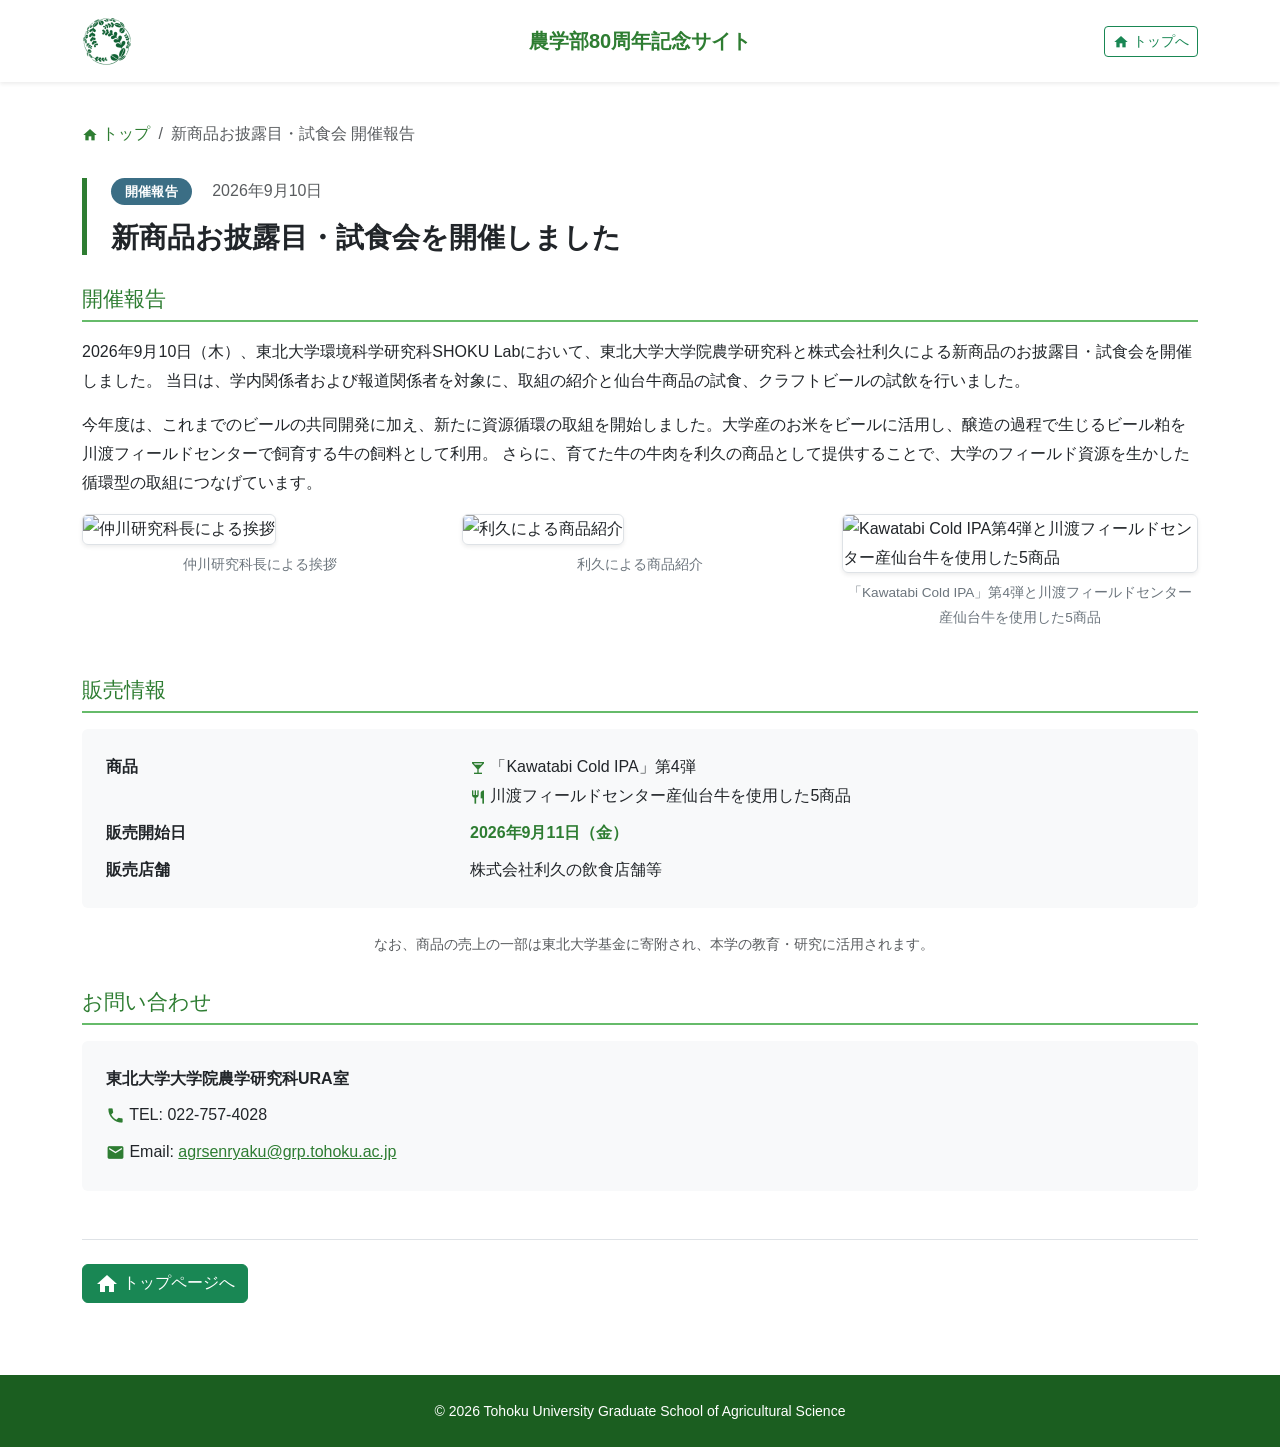
==== news/20260910_rikyu.html @ d0d021ef "Add files via upload" ====
<!DOCTYPE html>
<html lang="ja">
<head>
  <meta charset="UTF-8">
  <link rel="icon" type="image/png" href="../img/favicon.png" />
  <title>新商品お披露目・試食会 開催報告 | 東北大学農学部80周年</title>
  <meta name="viewport" content="width=device-width, initial-scale=1, shrink-to-fit=no">
  <link href="https://cdn.jsdelivr.net/npm/bootstrap@5.0.0-beta1/dist/css/bootstrap.min.css" rel="stylesheet" integrity="sha384-giJF6kkoqNQ00vy+HMDP7azOuL0xtbfIcaT9wjKHr8RbDVddVHyTfAAsrekwKmP1" crossorigin="anonymous">
  <link href="https://fonts.googleapis.com/icon?family=Material+Icons" rel="stylesheet">
  <link rel="stylesheet" href="../css/style.css">
  <link rel="stylesheet" href="../css/queries.css">
  <style>
  .gallery-figure {
    margin: 0;
  }

  .gallery-figure img {
    width: 100%;
    height: 220px;
    object-fit: cover;
    border: 1px solid #dee2e6;
  }

  .gallery-figure figcaption {
    font-size: 0.85rem;
    color: #6c757d;
    margin-top: 0.5rem;
    text-align: center;
  }
  </style>
</head>

<body>
  <header class="bg-white shadow-sm sticky-top">
    <div class="container py-3">
      <div class="row align-items-center">
        <div class="col-4 col-md-3">
          <a href="../index.html">
            <img src="../img/logo_top3.png" alt="東北大学" class="img-fluid" style="max-height: 50px;">
          </a>
        </div>
        <div class="col-8 col-md-6 text-center">
          <h1 class="h5 mb-0 text-primary-green fw-bold d-none d-md-block">農学部80周年記念サイト</h1>
          <p class="small text-primary-green mb-0 d-md-none">80周年記念サイト</p>
        </div>
        <div class="col-12 col-md-3 text-end mt-2 mt-md-0">
          <a href="../index.html" class="btn btn-outline-success btn-sm">
            <span class="material-icons" style="font-size: 1rem; vertical-align: middle;">home</span>
            <span class="d-none d-md-inline">トップへ</span>
          </a>
        </div>
      </div>
    </div>
  </header>

  <main class="py-4">
    <article class="container">
      <nav aria-label="breadcrumb">
        <ol class="breadcrumb bg-transparent px-0">
          <li class="breadcrumb-item">
            <a href="../index.html" class="text-primary-green text-decoration-none">
              <span class="material-icons" style="font-size: 1rem; vertical-align: middle;">home</span>
              トップ
            </a>
          </li>
          <li class="breadcrumb-item active text-muted" aria-current="page">新商品お披露目・試食会 開催報告</li>
        </ol>
      </nav>

      <div class="article-header mb-4">
        <div class="mb-3">
          <span class="notice-badge bg-secondary">開催報告</span>
          <time datetime="2026-09-10" class="text-muted ms-2">2026年9月10日</time>
        </div>
        <h2 class="h3 fw-bold text-dark mb-0">新商品お披露目・試食会を開催しました</h2>
      </div>

      <!-- article-content でページ全体を囲む -->
      <div class="article-content">

        <!-- 開催報告本文 -->
        <h3>開催報告</h3>
        <p style="font-size: 1rem;">
          2026年9月10日（木）、東北大学環境科学研究科SHOKU Labにおいて、東北大学大学院農学研究科と株式会社利久による新商品のお披露目・試食会を開催しました。
          当日は、学内関係者および報道関係者を対象に、取組の紹介と仙台牛商品の試食、クラフトビールの試飲を行いました。
        </p>
        <p style="font-size: 1rem;">
          今年度は、これまでのビールの共同開発に加え、新たに資源循環の取組を開始しました。大学産のお米をビールに活用し、醸造の過程で生じるビール粕を川渡フィールドセンターで飼育する牛の飼料として利用。
          さらに、育てた牛の牛肉を利久の商品として提供することで、大学のフィールド資源を生かした循環型の取組につなげています。
        </p>

        <!-- 写真ギャラリー -->
        <div class="row g-4 mb-5">
          <div class="col-12 col-md-4">
            <figure class="gallery-figure">
              <img src="../img/rikyu_01.jpg"
                   alt="仲川研究科長による挨拶"
                   class="img-fluid rounded shadow-sm">
              <figcaption>仲川研究科長による挨拶</figcaption>
            </figure>
          </div>
          <div class="col-12 col-md-4">
            <figure class="gallery-figure">
              <img src="../img/rikyu_02.jpg"
                   alt="利久による商品紹介"
                   class="img-fluid rounded shadow-sm">
              <figcaption>利久による商品紹介</figcaption>
            </figure>
          </div>
          <div class="col-12 col-md-4">
            <figure class="gallery-figure">
              <img src="../img/rikyu_03.jpg"
                   alt="Kawatabi Cold IPA第4弾と川渡フィールドセンター産仙台牛を使用した5商品"
                   class="img-fluid rounded shadow-sm">
              <figcaption>「Kawatabi Cold IPA」第4弾と川渡フィールドセンター産仙台牛を使用した5商品</figcaption>
            </figure>
          </div>
        </div>

        <!-- 販売情報 -->
        <h3>販売情報</h3>
        <div class="p-4 bg-light rounded mb-4">
          <dl class="row mb-0">
            <dt class="col-sm-4">商品</dt>
            <dd class="col-sm-8">
              <span class="material-icons text-primary-green" style="font-size: 1rem; vertical-align: middle;">local_bar</span>
              「Kawatabi Cold IPA」第4弾<br>
              <span class="material-icons text-primary-green" style="font-size: 1rem; vertical-align: middle;">restaurant</span>
              川渡フィールドセンター産仙台牛を使用した5商品
            </dd>

            <dt class="col-sm-4">販売開始日</dt>
            <dd class="col-sm-8">
              <strong class="text-primary-green">2026年9月11日（金）</strong>
            </dd>

            <dt class="col-sm-4">販売店舗</dt>
            <dd class="col-sm-8 mb-0">
              株式会社利久の飲食店舗等
            </dd>
          </dl>
        </div>
        <p class="text-muted small">
          <span class="material-icons" style="font-size: 1rem; vertical-align: middle;">volunteer_activism</span>
          なお、商品の売上の一部は東北大学基金に寄附され、本学の教育・研究に活用されます。
        </p>

        <!-- お問い合わせ -->
        <h3>お問い合わせ</h3>
        <div class="bg-light p-4 rounded">
          <p class="mb-2"><strong>東北大学大学院農学研究科URA室</strong></p>
          <p class="mb-2">
            <span class="material-icons text-primary-green" style="vertical-align: middle; font-size: 1.2rem;">phone</span>
            TEL: 022-757-4028
          </p>
          <p class="mb-0">
            <span class="material-icons text-primary-green" style="vertical-align: middle; font-size: 1.2rem;">email</span>
            Email:
            <a href="mailto:agrsenryaku@grp.tohoku.ac.jp" class="text-primary-green">
              agrsenryaku@grp.tohoku.ac.jp
            </a>
          </p>
        </div>

      </div><!-- /article-content -->

      <!-- ページ下部ナビ -->
      <div class="d-flex justify-content-between mt-5 pt-4 border-top flex-column flex-md-row gap-3">
        <a href="../index.html" class="btn btn-success">
          <span class="material-icons" style="vertical-align: middle;">home</span>
          トップページへ
        </a>
      </div>

    </article>
  </main>

  <footer class="bg-accent-green text-white py-4 mt-5">
    <div class="container text-center">
      <small>© 2026 Tohoku University Graduate School of Agricultural Science</small>
    </div>
  </footer>

  <script src="https://cdn.jsdelivr.net/npm/bootstrap@5.0.0-beta1/dist/js/bootstrap.bundle.min.js" integrity="sha384-ygbV9kiqUc6oa4msXn9868pTtWMgiQaeYH7/t7LECLbyPA2x65Kgf80OJFdroafW" crossorigin="anonymous"></script>
</body>
</html>
---- css/style.css ----
/* style.css */
/* ============================================
   80周年記念サイト用CSS
   ============================================ */

/* Material Icons カスタムスタイル */
.material-icons {
  font-family: 'Material Icons';
  font-weight: normal;
  font-style: normal;
  font-size: 24px;
  line-height: 1;
  text-transform: none;
  letter-spacing: normal;
  word-wrap: normal;
  white-space: nowrap;
  direction: ltr;
  display: inline-flex;
  vertical-align: middle;
  -webkit-font-smoothing: antialiased;
  text-rendering: optimizeLegibility;
  -moz-osx-font-smoothing: grayscale;
  font-feature-settings: 'liga';
}

.material-icons.md-36 {
  font-size: 36px;
}

/* ============================================
   カラーパレット（CSS変数）
   ============================================ */
:root {
  --primary-green: #2E7D32;
  --light-green: #66BB6A;
  --accent-green: #1B5E20;
  --bg-light: #F1F8F4;
  --text-dark: #212121;
  --white: #FFFFFF;
  --status-done-gray: #9e9e9e;
  --status-adjusting: #ffc107;
}

/* ============================================
   基本スタイル
   ============================================ */
body {
  font-family: -apple-system, BlinkMacSystemFont, "Segoe UI", "Helvetica Neue",
               "Hiragino Kaku Gothic ProN", "メイリオ", Meiryo, sans-serif;
}

/* ============================================
   背景色・テキスト色
   ============================================ */
.bg-primary-green  { background-color: var(--primary-green) !important; }
.bg-light-green    { background-color: var(--light-green)   !important; }
.bg-accent-green   { background-color: var(--accent-green)  !important; }
.text-primary-green{ color: var(--primary-green)            !important; }

/* ============================================
   ボタン
   ============================================ */
.btn-donate {
  background: linear-gradient(135deg, var(--primary-green) 0%, var(--light-green) 100%);
  color: var(--white);
  border: none;
  padding: 1rem 2rem;
  font-size: 1.1rem;
  font-weight: bold;
  transition: all 0.3s ease;
  box-shadow: 0 4px 6px rgba(0,0,0,0.1);
}

.btn-donate:hover {
  transform: translateY(-2px);
  box-shadow: 0 6px 12px rgba(0,0,0,0.15);
  color: var(--white);
}

/* ============================================
   カード
   ============================================ */
.icon-card {
  transition: transform 0.25s ease, box-shadow 0.25s ease;
  border: none;
  border-radius: 15px;
  overflow: hidden;
  box-shadow: 0 2px 8px rgba(0,0,0,0.08);
}

.icon-card:hover {
  transform: translateY(-4px);
  box-shadow: 0 8px 20px rgba(0,0,0,0.12);
}

.icon-card .material-icons {
  font-size: 3rem;
  color: var(--primary-green);
}

/* ============================================
   セクションタイトル
   ============================================ */
.section-title {
  position: relative;
  padding: 1.5rem 0;
  margin-bottom: 3rem;
}

.section-title::after {
  content: '';
  position: absolute;
  bottom: 0;
  left: 50%;
  transform: translateX(-50%);
  width: 80px;
  height: 4px;
  background: linear-gradient(90deg, var(--primary-green), var(--light-green));
  border-radius: 2px;
}

/* ============================================
   ナビゲーション（すりガラス風）
   ============================================ */
.navbar {
  background-color: rgba(255, 255, 255, 0.85);
  backdrop-filter: blur(10px);
  -webkit-backdrop-filter: blur(10px);
  box-shadow: 0 2px 4px rgba(0,0,0,0.08);
  z-index: 1030;
}

.nav-link {
  color: var(--text-dark) !important;
  font-weight: 500;
  display: flex;
  align-items: center;
  gap: 0.5rem;
  padding: 0.75rem 1rem !important;
  transition: color 0.2s ease, background-color 0.2s ease;
  border-radius: 8px;
}

.nav-link:hover {
  color: var(--primary-green) !important;
  background-color: var(--bg-light);
}

.nav-link .material-icons {
  font-size: 1.2rem;
}

/* ============================================
   ヒーローセクション
   ============================================ */
.jumbotron-fluid {
  position: relative;
  overflow: hidden;
}

.jumbotron-fluid::after {
  content: '';
  position: absolute;
  bottom: 0;
  left: 0;
  right: 0;
  height: 100px;
  background: linear-gradient(to top, var(--white), transparent);
}

@media (max-width: 767px) {
  .jumbotron-fluid::after {
    height: 80px;
    background: linear-gradient(to top, rgba(255,255,255,0.9), transparent);
  }
}

/* ============================================
   お知らせ
   ============================================ */
.news-item {
  position: relative;
  transition: transform 0.2s ease, box-shadow 0.2s ease, border-color 0.2s ease;
  border: 1px solid #e0e0e0;
}

.news-item:hover {
  transform: translateX(4px);
  box-shadow: 0 4px 12px rgba(46, 125, 50, 0.12) !important;
  border-color: var(--light-green);
}

/* ============================================
   バッジ
   ============================================ */
.notice-badge {
  display: inline-block;
  padding: 0.25rem 0.85rem;
  border-radius: 50px;
  font-size: 0.8rem;
  font-weight: 600;
  color: #fff;
  margin-right: 0.5rem;
  letter-spacing: 0.03em;
}

.notice-badge.bg-info      { background-color: #2E7D32 !important; }
.notice-badge.bg-success   { background-color: var(--primary-green) !important; }
.notice-badge.bg-warning   { background-color: #ffc107 !important; color: #212529 !important; }
.notice-badge.bg-secondary { background-color: #3b6e85 !important; }
.notice-badge.bg-danger    { background-color: #dc3545 !important; }

/* ============================================
   テーブル
   ============================================ */
.table > :not(caption) > * > * {
  vertical-align: middle;
}

/* ============================================
   80年の歩み
   ============================================ */
#history {
  padding-top: 2rem !important;
  padding-bottom: 2rem !important;
  background-color: #fafafa;
}

.history-image-divider {
  width: 100%;
  position: relative;
  overflow: hidden;
}

.history-image-divider img {
  width: 100%;
  height: auto;
  display: block;
  filter: sepia(60%) contrast(1.1) brightness(1.05);
  opacity: .5;
  transition: opacity 0.4s ease, filter 0.4s ease, transform 0.4s ease;
}

.history-image-divider:hover img {
  opacity: .7;
  filter: sepia(40%) contrast(1.2) brightness(1.1);
  transform: scale(1.01);
}

.history-image-divider::before,
.history-image-divider::after {
  content: '';
  position: absolute;
  left: 0;
  right: 0;
  height: 50%;
  pointer-events: none;
  z-index: 1;
}

.history-image-divider::before {
  top: 0;
  background: linear-gradient(to bottom, rgba(250,250,250,1) 0%, rgba(250,250,250,0.7) 20%, transparent 100%);
}

.history-image-divider::after {
  bottom: 0;
  background: linear-gradient(to top, rgba(250,250,250,1) 0%, rgba(250,250,250,0.7) 20%, transparent 100%);
}

.history-image-divider.mb-3 { margin-bottom: 0.5rem !important; }
.history-image-divider.mt-3 { margin-top:    0.5rem !important; }

#history .table { margin-bottom: 0; }

#history .table td,
#history .table th {
  padding: 0.75rem;
  vertical-align: middle;
}

#history .table ul {
  margin-bottom: 0;
  padding-left: 1.5rem;
}

#history .table ul li { margin-bottom: 0.25rem; }

#history .section-title {
  margin-bottom: 1.5rem !important;
  padding: 1rem 0;
}

.history-era-genesis {
  background: linear-gradient(135deg, #1B5E20 0%, #2E7D32 100%) !important;
  font-weight: bold;
  text-align: center;
  vertical-align: middle;
  padding: 1rem 0.5rem;
  color: white;
  position: relative;
  overflow: hidden;
}

.history-era-genesis::after,
.history-era-amemiya::after,
.history-era-aobayama::after {
  content: '';
  position: absolute;
  top: 0; right: 0; bottom: 0;
  width: 30%;
  background: linear-gradient(to right, transparent, rgba(255,255,255,0.1));
}

.history-era-amemiya {
  background: linear-gradient(135deg, #2E7D32 0%, #388E3C 100%) !important;
  font-weight: bold;
  text-align: center;
  vertical-align: middle;
  padding: 1rem 0.5rem;
  color: white;
  position: relative;
  overflow: hidden;
}

.history-era-aobayama {
  background: linear-gradient(135deg, #388E3C 0%, #43A047 100%) !important;
  box-shadow: 0 0 25px rgba(67,160,71,0.4);
  border: 2px solid rgba(255,255,255,0.3);
  font-weight: bold;
  text-align: center;
  vertical-align: middle;
  padding: 1rem 0.5rem;
  color: white;
  position: relative;
  overflow: hidden;
}

.history-era-aobayama::after {
  width: 40%;
  background: linear-gradient(to right, transparent, rgba(255,255,255,0.2));
}

/* ============================================
   学部長メッセージ
   ============================================ */
.dean-photo-wrapper {
  max-width: 300px;
  width: 100%;
}

.dean-photo {
  width: 100%;
  height: auto;
  object-fit: cover;
}

.message-content h3 {
  font-size: 1.5rem;
  letter-spacing: .05em;
}

.message-text p {
  text-align: justify;
  color: #333;
}

.signature-simple {
  border-top: 2px solid var(--primary-green);
  padding-top: 1rem;
}

/* ============================================
   メール登録バナー
   ============================================ */
.mail-registration-banner { cursor: pointer; }

.mail-registration-banner img {
  transition: transform 0.3s ease;
}

.mail-registration-banner:hover img {
  transform: scale(1.02);
}

/* ============================================
   フッターリンク
   ============================================ */
.footer-link {
  transition: opacity 0.2s ease;
}

.footer-link:hover {
  opacity: 1 !important;
  text-decoration: underline !important;
}

/* ============================================
   記事ページ用スタイル
   ============================================ */
.article-header {
  border-left: 5px solid var(--primary-green);
  padding-left: 1.5rem;
  margin-bottom: 2rem;
}

.article-meta   { color: #666; font-size: 0.9rem; }
.article-content { line-height: 1.8; }

.article-content h3 {
  color: var(--primary-green);
  font-size: 1.3rem;
  margin-top: 2rem;
  margin-bottom: 1rem;
  padding-bottom: 0.5rem;
  border-bottom: 2px solid var(--light-green);
}

.article-content h4 {
  color: var(--primary-green);
  font-size: 1.1rem;
  margin-top: 1.5rem;
  margin-bottom: 0.75rem;
}

.breadcrumb { background-color: transparent; padding: 1rem 0; }
.breadcrumb-item a { color: var(--primary-green); text-decoration: none; }
.breadcrumb-item.active { color: #666; }

/* ============================================
   フローティング寄付ボタン
   ============================================ */
.floating-donate-card,
.floating-donate-bar {
  display: none;
}

@media (min-width: 768px) {
  .floating-donate-card {
    display: flex;
    flex-direction: column;
    align-items: center;
    justify-content: center;
    position: fixed;
    right: 0;
    top: 50%;
    transform: translateY(-50%);
    z-index: 1031;
    width: 68px;
    gap: 8px;
    padding: 16px 0 14px;
    background: linear-gradient(180deg, var(--primary-green) 0%, var(--accent-green) 100%);
    color: #fff;
    text-decoration: none;
    border-radius: 12px 0 0 12px;
    box-shadow: -3px 0 16px rgba(46,125,50,0.35);
    transition: width 0.25s ease, box-shadow 0.25s ease;
    overflow: hidden;
  }

  .floating-donate-card:hover {
    width: 80px;
    box-shadow: -5px 0 24px rgba(46,125,50,0.45);
    color: #fff;
  }

  .floating-donate-card:hover .floating-leaf {
    transform: rotate(10deg) scale(1.1);
  }
}

@media (max-width: 767px) {
  .floating-donate-bar {
    display: flex;
    flex-direction: row;
    align-items: center;
    justify-content: center;
    position: fixed;
    bottom: 0;
    left: 0;
    right: 0;
    z-index: 1031;
    gap: 8px;
    padding: 12px 16px;
    background: linear-gradient(90deg, var(--accent-green) 0%, var(--primary-green) 60%, var(--light-green) 100%);
    color: #fff;
    text-decoration: none;
    font-size: 0.9rem;
    font-weight: 700;
    letter-spacing: 0.05em;
    box-shadow: 0 -3px 12px rgba(46,125,50,0.3);
  }

  .floating-donate-bar:hover {
    background: linear-gradient(90deg, var(--primary-green) 0%, var(--light-green) 100%);
    color: #fff;
  }
}

.floating-leaf {
  width: 44px;
  height: auto;
  filter: drop-shadow(0 2px 4px rgba(0,0,0,0.2));
  transition: transform 0.3s ease;
}

.floating-donate-label {
  font-size: 0.7rem;
  font-weight: 700;
  letter-spacing: 0.08em;
  text-align: center;
  line-height: 1.5;
  color: rgba(255,255,255,0.9);
}

.floating-donate-icon {
  font-size: 1.6rem;
  color: #fff;
  animation: heartbeat 2.4s ease-in-out infinite;
}

@keyframes heartbeat {
  0%, 100% { transform: scale(1); }
  14%       { transform: scale(1.15); }
  28%       { transform: scale(1); }
  42%       { transform: scale(1.1); }
  56%       { transform: scale(1); }
}

.floating-donate-cta {
  font-size: 0.65rem;
  font-weight: 700;
  letter-spacing: 0.1em;
  background: rgba(255,255,255,0.2);
  border-radius: 20px;
  padding: 3px 8px;
  color: #fff;
}

.floating-leaf-sm {
  width: 24px;
  height: auto;
  filter: drop-shadow(0 1px 2px rgba(0,0,0,0.2));
}

/* icon-card をリンクで囲んだときの色リセット */
a:has(.icon-card) {
  color: inherit;
  text-decoration: none;
}

a:has(.icon-card):hover {
  color: inherit;
  text-decoration: none;
}

.banner-wrapper {
  max-width: 100%;
}

@media (min-width: 768px) {
  .banner-wrapper {
    max-width: 60%;
  }
}

/* ============================================
   80周年記念事業 タイムライン
   ============================================ */
.timeline {
  display: flex;
  flex-wrap: nowrap;
  overflow-x: auto;
  gap: 1.5rem;
  padding: 1rem 0.5rem 2rem;
  position: relative;
}

.timeline::before {
  content: "";
  position: absolute;
  top: 1.6rem;
  left: 1rem;
  right: 1rem;
  height: 2px;
  background-color: #d0d7d2;
  z-index: 0;
}

.timeline-item {
  position: relative;
  flex: 0 0 220px;
  z-index: 1;
}

.timeline-dot {
  width: 14px;
  height: 14px;
  border-radius: 50%;
  margin: 0 auto 0.75rem;
  border: 2px solid #fff;
}

/* ドット色（ステータス別・1か所に統一） */
.timeline-dot-done {
  background-color: var(--status-done-gray) !important;
  box-shadow: 0 0 0 2px var(--status-done-gray) !important;
}

.timeline-dot-confirmed {
  background-color: var(--primary-green) !important;
  box-shadow: 0 0 0 2px var(--primary-green) !important;
}

.timeline-dot-adjusting {
  background-color: var(--status-adjusting) !important;
  box-shadow: 0 0 0 2px var(--status-adjusting) !important;
}

/* 凡例 */
.timeline-legend {
  display: flex;
  justify-content: center;
  gap: 1.5rem;
  flex-wrap: wrap;
  margin-bottom: 1.5rem;
  font-size: 0.85rem;
}

.timeline-legend .legend-item {
  display: flex;
  align-items: center;
  gap: 0.4rem;
}

.timeline-legend .legend-dot {
  width: 12px;
  height: 12px;
  border-radius: 50%;
  display: inline-block;
}

.timeline-legend .legend-dot.done       { background-color: var(--status-done-gray); }
.timeline-legend .legend-dot.confirmed  { background-color: var(--primary-green); }
.timeline-legend .legend-dot.adjusting  { background-color: var(--status-adjusting); }

/* カード共通レイアウト */
.timeline-card {
  font-size: 0.9rem;
  display: flex;
  flex-direction: column;
}

.timeline-card .card-img-top {
  width: 100%;
  height: 160px;
  object-fit: cover;
}

.timeline-card .card-body {
  display: flex;
  flex-direction: column;
  flex-grow: 1;
  padding-top: 1.25rem;
}

/* アイコン共通スタイル（レイアウト・中央揃え・既定色を1ルールに統合） */
.timeline-card .card-body .material-icons,
.main-event-body .material-icons {
  display: block;
  width: fit-content;
  flex-shrink: 0;
  margin: 0 auto 0.5rem;
  color: var(--primary-green);
}

/* 開催終了カード：アイコン・タイトルをグレーに統一（詳細度を強化して確実に上書き） */
.icon-card.timeline-card.timeline-card-done .card-body .material-icons,
.timeline-card-done.timeline-card .card-body .material-icons {
  color: var(--status-done-gray) !important;
}

.timeline-card .card-title {
  color: var(--text-dark) !important;
  flex-shrink: 0;
  min-height: 3em;
  line-height: 1.5em;
  display: flex;
  align-items: center;
  justify-content: center;
  margin-bottom: 0.5rem;
}

.main-event-card .card-title {
  color: var(--text-dark) !important;
}

.timeline-card .card-body p.small {
  flex-shrink: 0;
  min-height: 2.5em;
  display: flex;
  align-items: center;
  justify-content: center;
  margin-bottom: 0.75rem;
}

.timeline-badges {
  margin-top: auto;
  display: flex;
  flex-direction: column;
  align-items: center;
  gap: 0.35rem;
}

/* ============================================
   開催終了：日付バッジのみ追加スタイル
   （他のバッジ・要素には影響しません）
   ============================================ */
.timeline-badges .bg-date-done {
  background-color: var(--status-done-gray) !important;
  color: #fff !important;
}

/* メインイベント強調カード */
.main-event-card {
  border: 2px solid var(--primary-green);
  box-shadow: 0 6px 20px rgba(0, 0, 0, 0.12);
}

/* モバイルでは縦タイムラインに */
@media (max-width: 767.98px) {
  .timeline {
    flex-direction: column;
    overflow-x: visible;
  }
  .timeline::before {
    top: 0;
    bottom: 0;
    left: 1.6rem;
    right: auto;
    width: 2px;
    height: auto;
  }
  .timeline-item {
    flex: 1 1 auto;
    display: flex;
    align-items: flex-start;
    gap: 1rem;
  }
  .timeline-dot {
    margin: 0.3rem 0 0;
  }
}

/* .timeline-item の幅固定を、他ファイルからの弱い上書きに対して防御 */
.timeline .timeline-item {
  flex: 0 0 220px !important;
  max-width: 220px !important;
}

/* 開催終了カードの日付バッジ（落ち着いたブルーグレー） */
.badge.bg-date-done {
  background-color: #78909c !important;
  color: #fff !important;
}

/* ============================================
   カラー変数追加：深緑（新規）
   ※ 既存の :root ブロックに追記してください
   ============================================ */
:root {
  --primary-green-deep: #1b5e20; /* 深緑：ブランドグリーンより濃いトーン */
}

/* ============================================
   深緑バッジ（bg-primary-green）追加スタイル
   （他のバッジ・要素には影響しません）
   ============================================ */
.badge.bg-primary-green {
  background-color: var(--primary-green-deep) !important;
  color: #fff !important;
}

/* ============================================
   メインイベント（タイポグラフィ×写真ヒーロー型）
   ============================================ */
.main-event-hero {
  position: relative;
  overflow: hidden;
  border-radius: 20px;
  padding: 3rem 1rem;
  background-color: #eef5ee;
}

.main-event-hero-bg {
  position: absolute;
  inset: 0;
  background-size: cover;
  background-position: center;
  filter: blur(30px) brightness(1.15) saturate(0.9);
  transform: scale(1.15);
  opacity: 0.55;
  z-index: 0;
}

.main-event-hero .container {
  z-index: 1;
}

.main-event-label {
  font-size: 0.95rem;
  font-weight: 700;
  letter-spacing: 0.05em;
  color: var(--text-dark);
}

.main-event-label .slash {
  color: var(--primary-green);
  font-weight: 400;
}

.main-event-heading {
  font-size: 2.4rem;
  font-weight: 800;
  color: var(--text-dark);
  line-height: 1.3;
}

.main-event-desc {
  font-size: 1.05rem;
  font-weight: 600;
  line-height: 1.9;
  color: var(--text-dark);
}

.highlight-mark {
  background: linear-gradient(transparent 55%, var(--light-green) 55%);
  padding: 0 0.15em;
}

.main-event-photo-wrap {
  border-radius: 16px;
  overflow: hidden;
  box-shadow: 0 12px 32px rgba(0,0,0,0.15);
}

.main-event-photo {
  width: 100%;
  height: 320px;
  object-fit: cover;
  display: block;
}

@media (max-width: 991.98px) {
  .main-event-heading {
    font-size: 1.9rem;
  }
  .main-event-photo {
    height: 220px;
  }
}
---- css/queries.css ----
/* ============================================
   レスポンシブデザイン
   ============================================ */

/* タブレット以下 */
@media (max-width: 768px) {
  .hero-badge {
    font-size: 1rem;
    padding: 0.75rem 1.5rem;
    top: 10px;
    right: 10px;
  }
  
  .donation-amount {
    font-size: 2rem;
  }
  
  .nav-link .material-icons {
    display: none;
  }
  
  .section-title {
    font-size: 1.5rem;
  }
  
  .floating-donate {
    bottom: 10px;
    right: 10px;
  }
  
  .floating-donate .btn {
    padding: 0.75rem 1.5rem;
    font-size: 0.9rem;
  }
}

/* スマートフォン */
@media (max-width: 576px) {
  .card-donation .card-header {
    font-size: 1rem;
  }
  
  .donation-amount {
    font-size: 1.75rem;
  }
  
  .hero-badge {
    font-size: 0.85rem;
    padding: 0.5rem 1rem;
  }
  
  .section-title::after {
    width: 60px;
    height: 3px;
  }
}

/* 大画面 */
@media (min-width: 1400px) {
  .container {
    max-width: 1320px;
  }
}
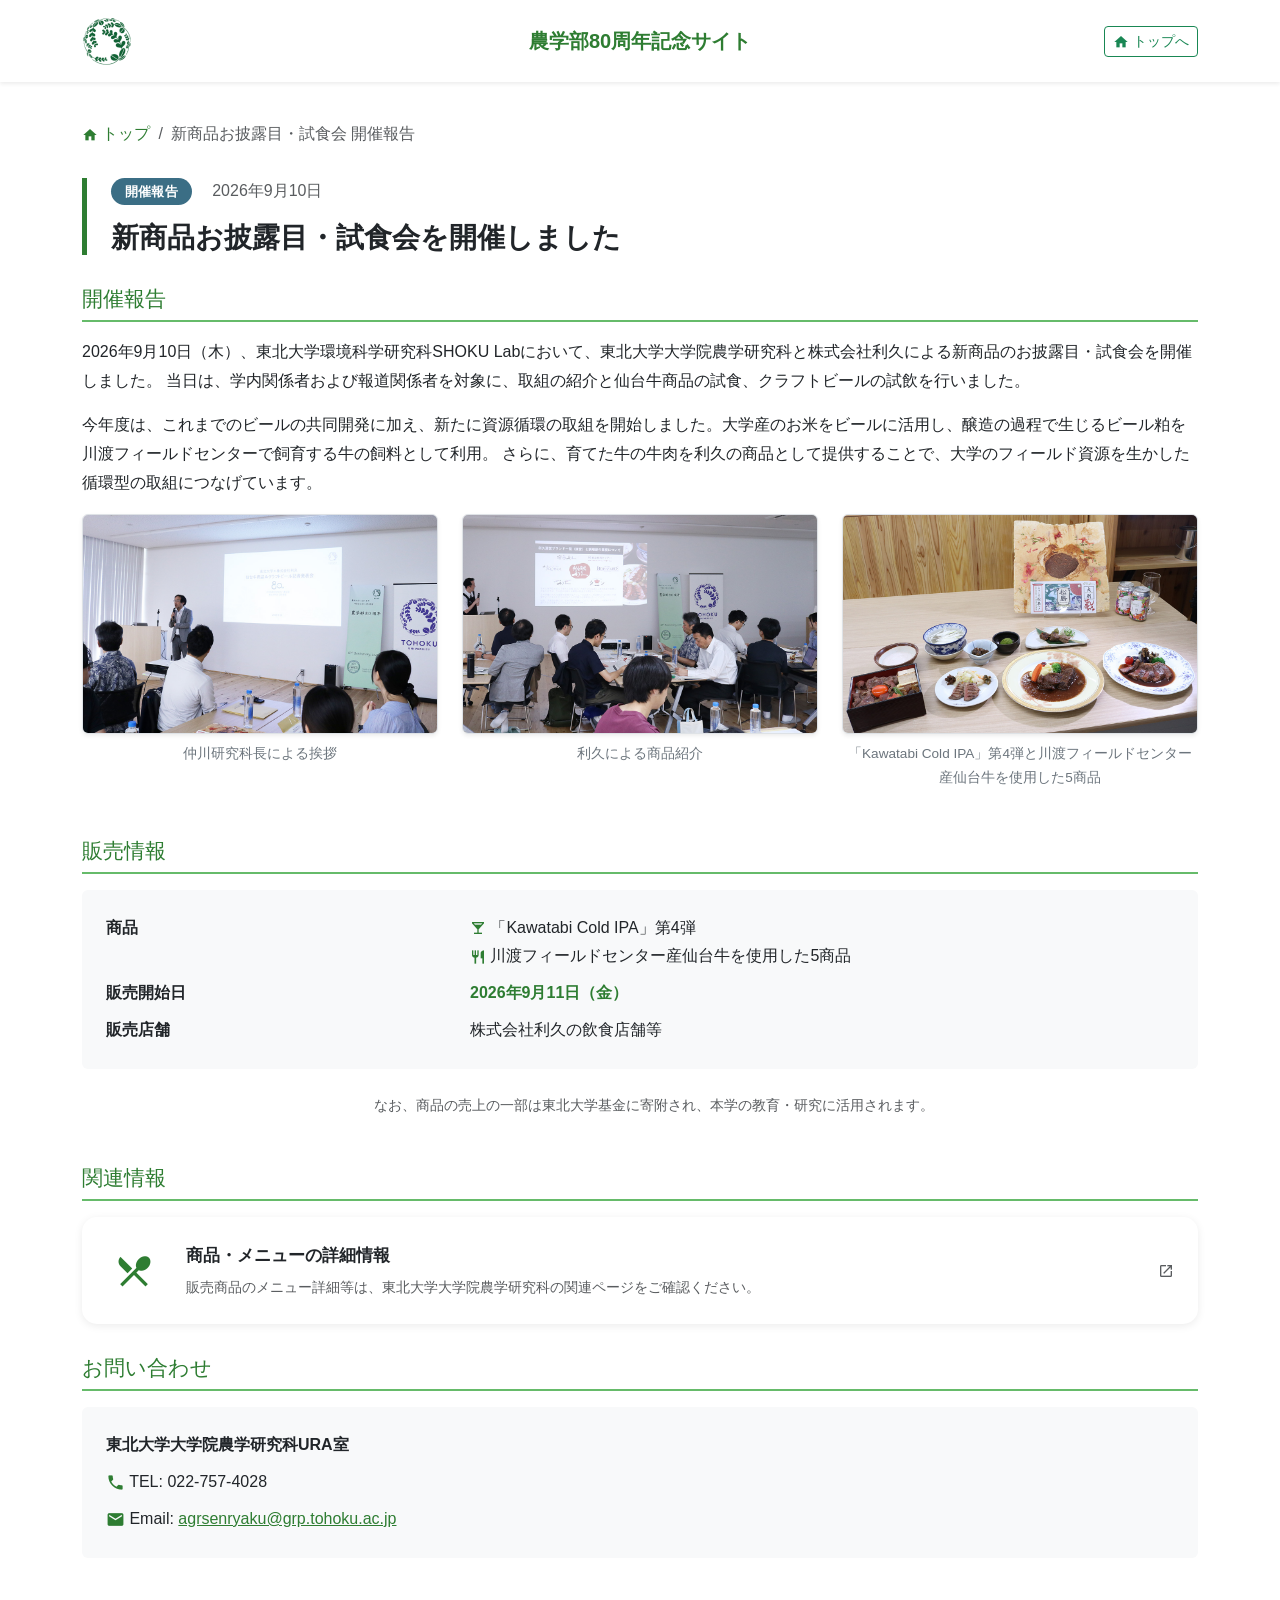
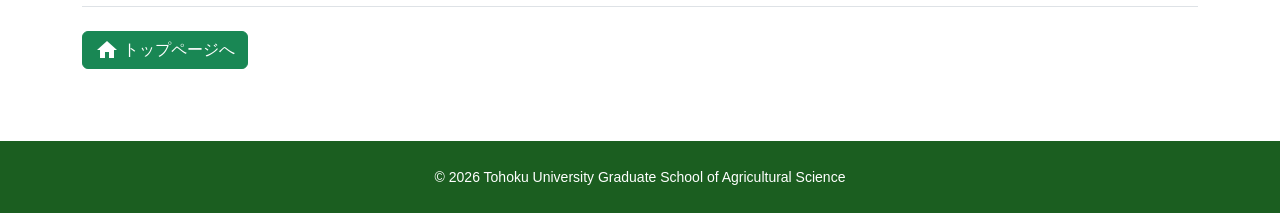
==== commit 6a7000bd: "Update 20260910_rikyu.html" ====
--- a/news/20260910_rikyu.html
+++ b/news/20260910_rikyu.html
@@ -144,7 +144,25 @@
           <span class="material-icons" style="font-size: 1rem; vertical-align: middle;">volunteer_activism</span>
           なお、商品の売上の一部は東北大学基金に寄附され、本学の教育・研究に活用されます。
         </p>
-
+<!-- 関連情報 -->
+        <h3 class="mt-5">関連情報</h3>
+        <a href="https://www.agri.tohoku.ac.jp/jp/news/20260909_02/"
+           target="_blank"
+           rel="noopener noreferrer"
+           style="text-decoration: none; color: inherit;">
+          <div class="icon-card p-4 d-flex align-items-center gap-4">
+            <div class="text-center" style="min-width: 56px;">
+              <span class="material-icons" style="font-size: 2.5rem; color: var(--primary-green);">restaurant_menu</span>
+            </div>
+            <div>
+              <div class="fw-bold mb-1" style="font-size: 1.05rem;">商品・メニューの詳細情報</div>
+              <div class="text-muted small">販売商品のメニュー詳細等は、東北大学大学院農学研究科の関連ページをご確認ください。</div>
+            </div>
+            <div class="ms-auto">
+              <span class="material-icons text-muted" style="font-size: 1rem;">open_in_new</span>
+            </div>
+          </div>
+        </a>
         <!-- お問い合わせ -->
         <h3>お問い合わせ</h3>
         <div class="bg-light p-4 rounded">
@@ -183,4 +201,4 @@
 
   <script src="https://cdn.jsdelivr.net/npm/bootstrap@5.0.0-beta1/dist/js/bootstrap.bundle.min.js" integrity="sha384-ygbV9kiqUc6oa4msXn9868pTtWMgiQaeYH7/t7LECLbyPA2x65Kgf80OJFdroafW" crossorigin="anonymous"></script>
 </body>
-</html>+</html>
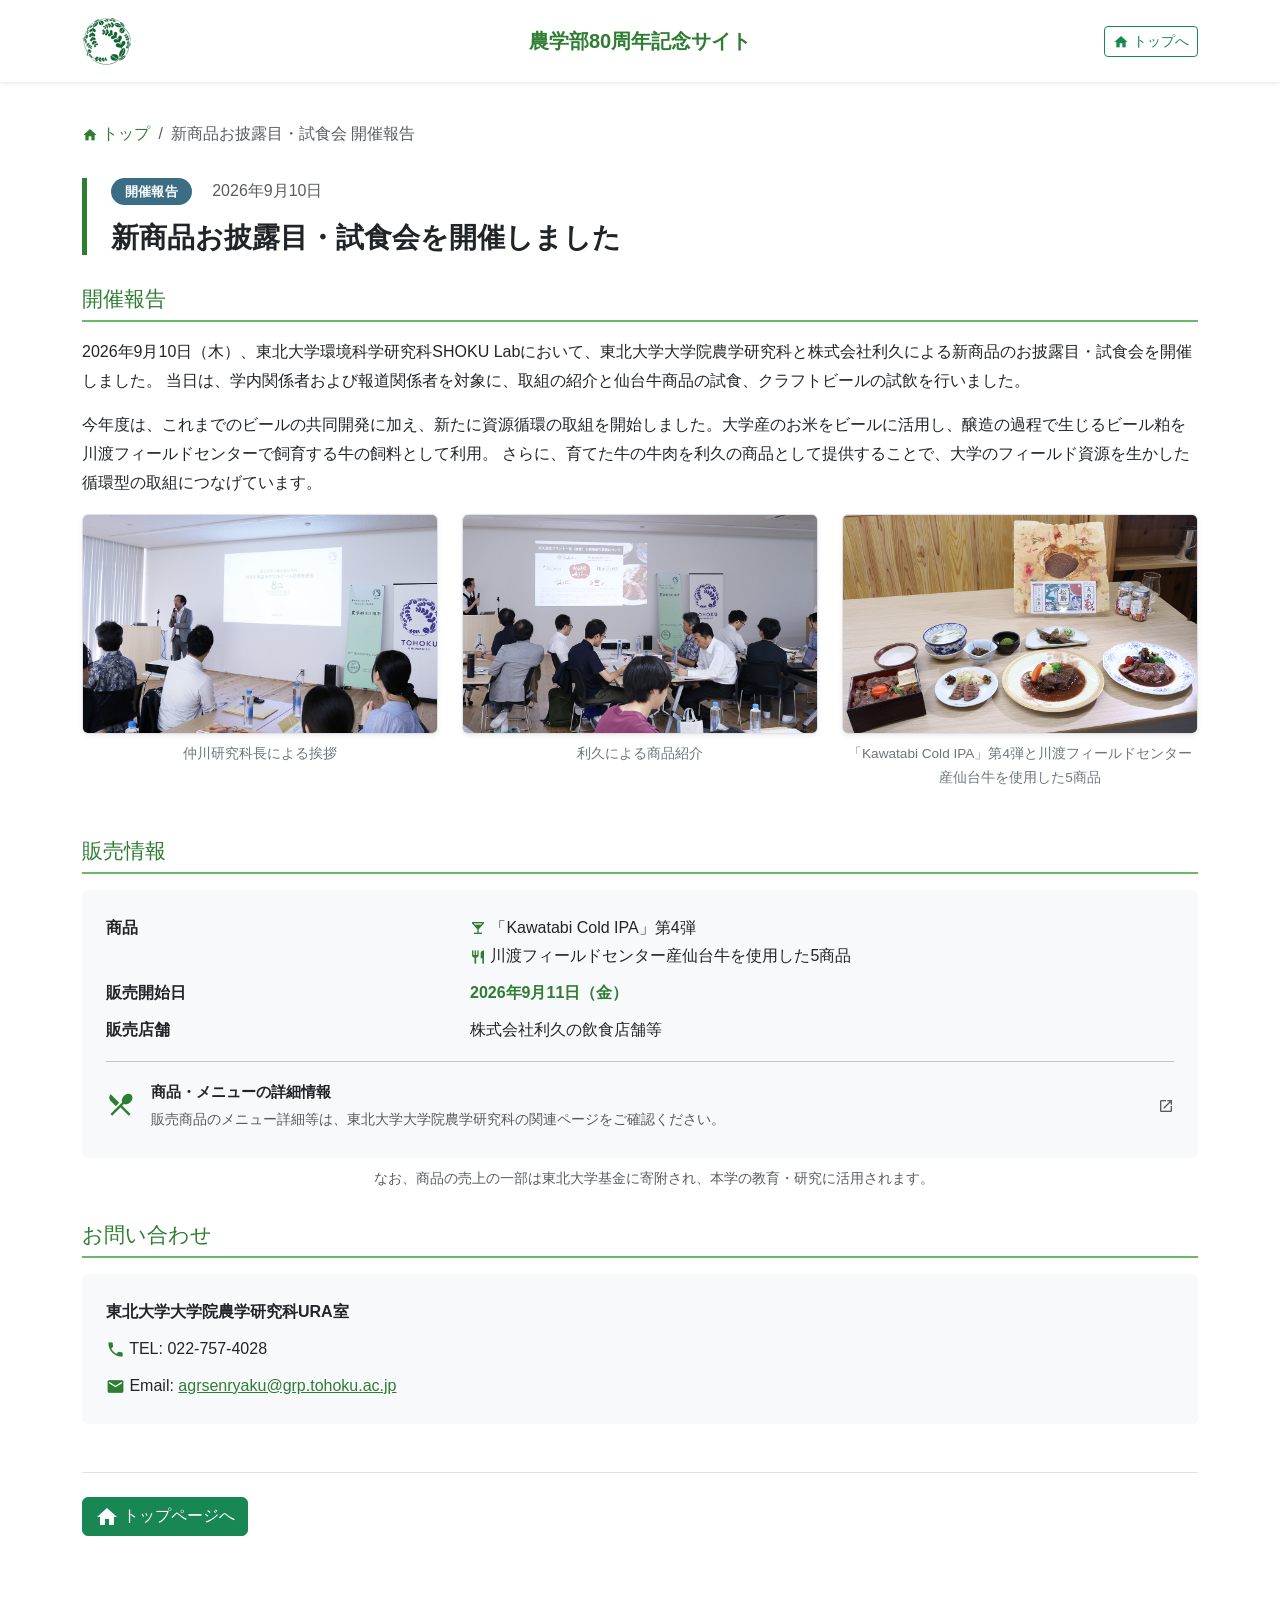
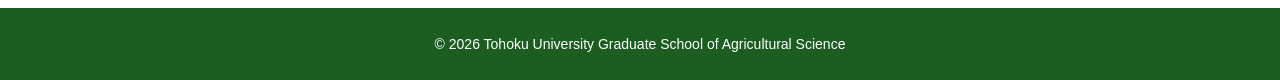
==== commit 627dc357: "Update 20260910_rikyu.html" ====
--- a/news/20260910_rikyu.html
+++ b/news/20260910_rikyu.html
@@ -117,9 +117,9 @@
           </div>
         </div>
 
-        <!-- 販売情報 -->
+            <!-- 販売情報 -->
         <h3>販売情報</h3>
-        <div class="p-4 bg-light rounded mb-4">
+        <div class="p-4 bg-light rounded mb-2">
           <dl class="row mb-0">
             <dt class="col-sm-4">商品</dt>
             <dd class="col-sm-8">
@@ -139,30 +139,25 @@
               株式会社利久の飲食店舗等
             </dd>
           </dl>
+
+          <hr class="my-3">
+
+          <a href="https://www.agri.tohoku.ac.jp/jp/news/20260909_02/"
+             target="_blank"
+             rel="noopener noreferrer"
+             class="d-flex align-items-center gap-3 text-decoration-none text-dark mb-0">
+            <span class="material-icons text-primary-green" style="font-size: 1.8rem;">restaurant_menu</span>
+            <span class="flex-grow-1">
+              <span class="fw-bold d-block" style="font-size: 0.95rem;">商品・メニューの詳細情報</span>
+              <span class="text-muted small">販売商品のメニュー詳細等は、東北大学大学院農学研究科の関連ページをご確認ください。</span>
+            </span>
+            <span class="material-icons text-muted" style="font-size: 1rem;">open_in_new</span>
+          </a>
         </div>
-        <p class="text-muted small">
+        <p class="text-muted small mb-4">
           <span class="material-icons" style="font-size: 1rem; vertical-align: middle;">volunteer_activism</span>
           なお、商品の売上の一部は東北大学基金に寄附され、本学の教育・研究に活用されます。
         </p>
-<!-- 関連情報 -->
-        <h3 class="mt-5">関連情報</h3>
-        <a href="https://www.agri.tohoku.ac.jp/jp/news/20260909_02/"
-           target="_blank"
-           rel="noopener noreferrer"
-           style="text-decoration: none; color: inherit;">
-          <div class="icon-card p-4 d-flex align-items-center gap-4">
-            <div class="text-center" style="min-width: 56px;">
-              <span class="material-icons" style="font-size: 2.5rem; color: var(--primary-green);">restaurant_menu</span>
-            </div>
-            <div>
-              <div class="fw-bold mb-1" style="font-size: 1.05rem;">商品・メニューの詳細情報</div>
-              <div class="text-muted small">販売商品のメニュー詳細等は、東北大学大学院農学研究科の関連ページをご確認ください。</div>
-            </div>
-            <div class="ms-auto">
-              <span class="material-icons text-muted" style="font-size: 1rem;">open_in_new</span>
-            </div>
-          </div>
-        </a>
         <!-- お問い合わせ -->
         <h3>お問い合わせ</h3>
         <div class="bg-light p-4 rounded">
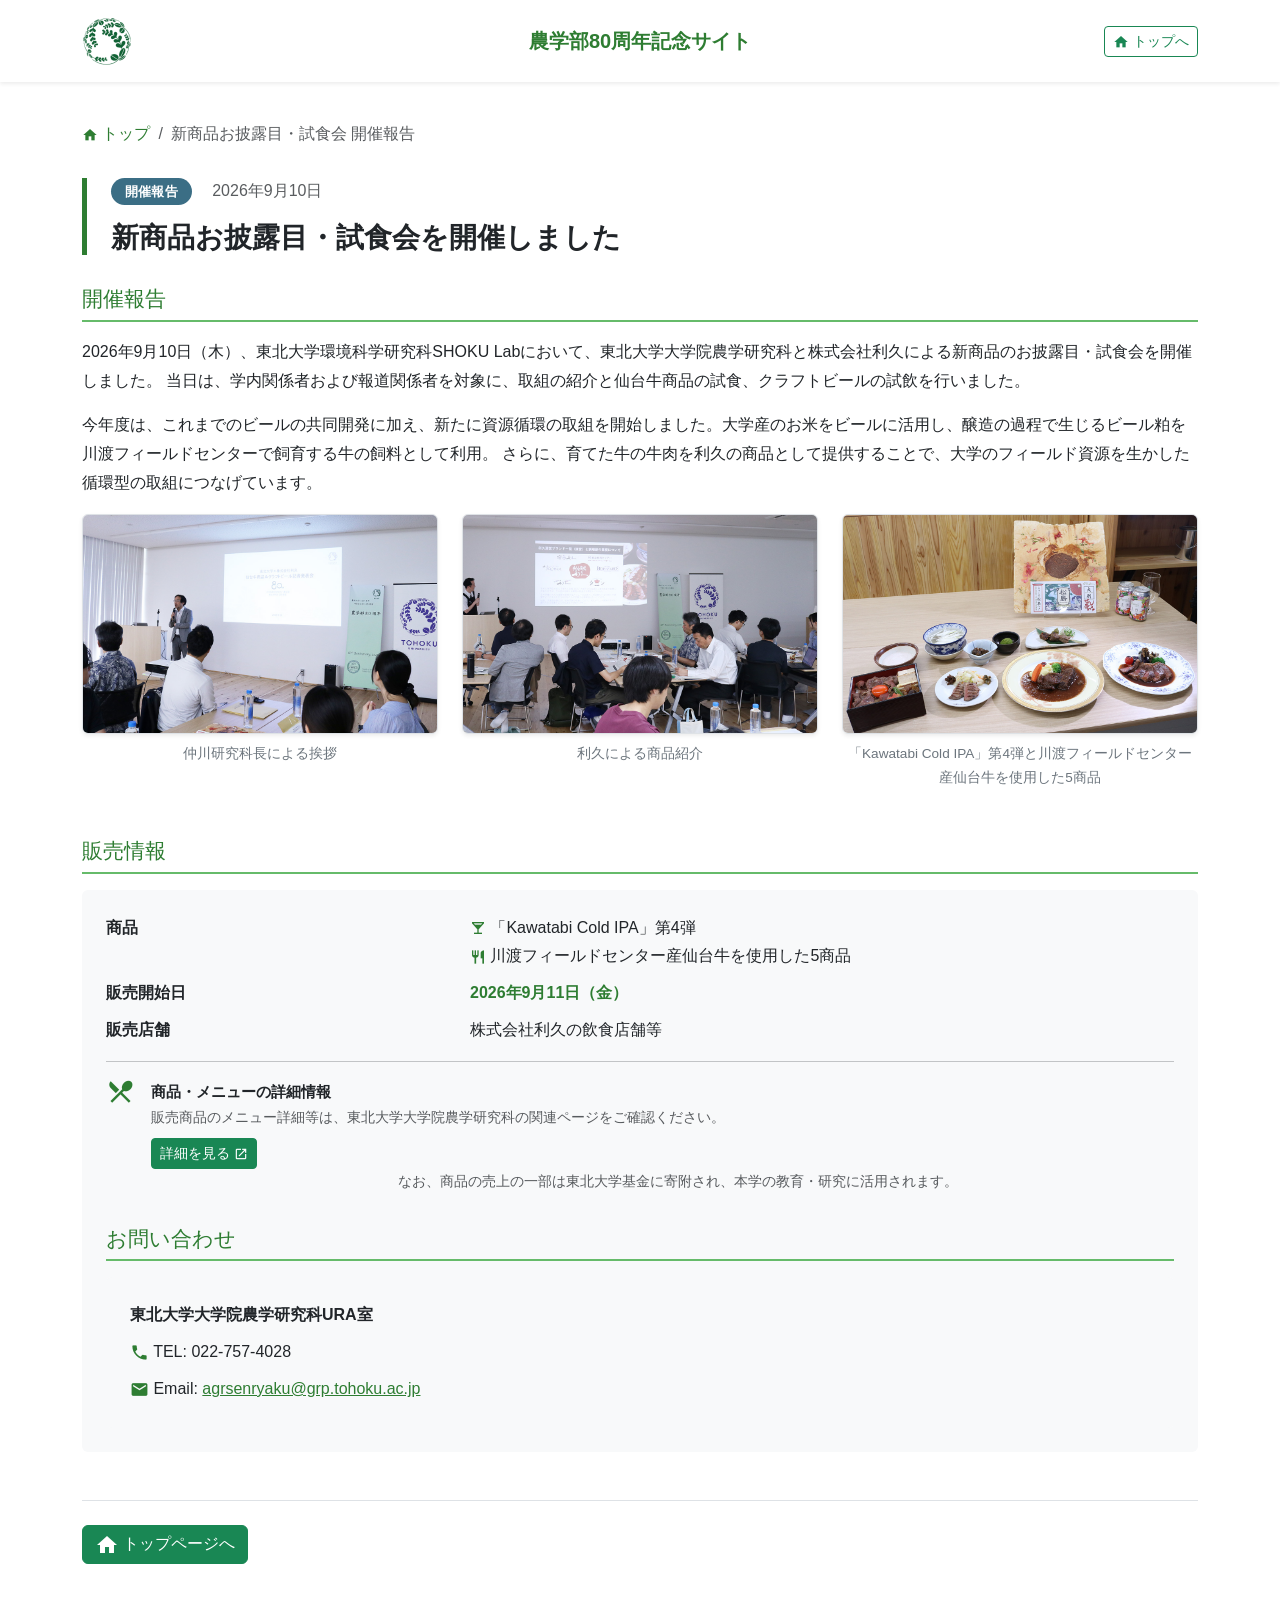
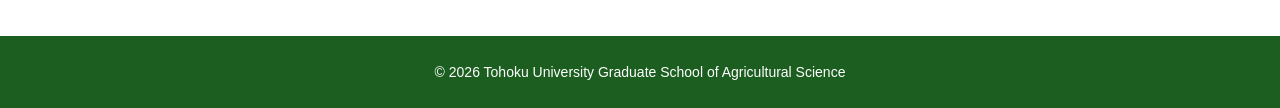
==== commit 22e4b868: "Update 20260910_rikyu.html" ====
--- a/news/20260910_rikyu.html
+++ b/news/20260910_rikyu.html
@@ -142,17 +142,20 @@
 
           <hr class="my-3">
 
-          <a href="https://www.agri.tohoku.ac.jp/jp/news/20260909_02/"
-             target="_blank"
-             rel="noopener noreferrer"
-             class="d-flex align-items-center gap-3 text-decoration-none text-dark mb-0">
+          <div class="d-flex align-items-start gap-3">
             <span class="material-icons text-primary-green" style="font-size: 1.8rem;">restaurant_menu</span>
-            <span class="flex-grow-1">
-              <span class="fw-bold d-block" style="font-size: 0.95rem;">商品・メニューの詳細情報</span>
-              <span class="text-muted small">販売商品のメニュー詳細等は、東北大学大学院農学研究科の関連ページをご確認ください。</span>
-            </span>
-            <span class="material-icons text-muted" style="font-size: 1rem;">open_in_new</span>
-          </a>
+            <div class="flex-grow-1">
+              <div class="fw-bold" style="font-size: 0.95rem;">商品・メニューの詳細情報</div>
+              <div class="text-muted small mb-2">販売商品のメニュー詳細等は、東北大学大学院農学研究科の関連ページをご確認ください。</div>
+              <a href="https://www.agri.tohoku.ac.jp/jp/news/20260909_02/"
+                 target="_blank"
+                 rel="noopener noreferrer"
+                 class="btn btn-success btn-sm">
+                詳細を見る
+                <span class="material-icons" style="font-size: 0.9rem; vertical-align: middle;">open_in_new</span>
+              </a>
+            </div>
+         
         </div>
         <p class="text-muted small mb-4">
           <span class="material-icons" style="font-size: 1rem; vertical-align: middle;">volunteer_activism</span>
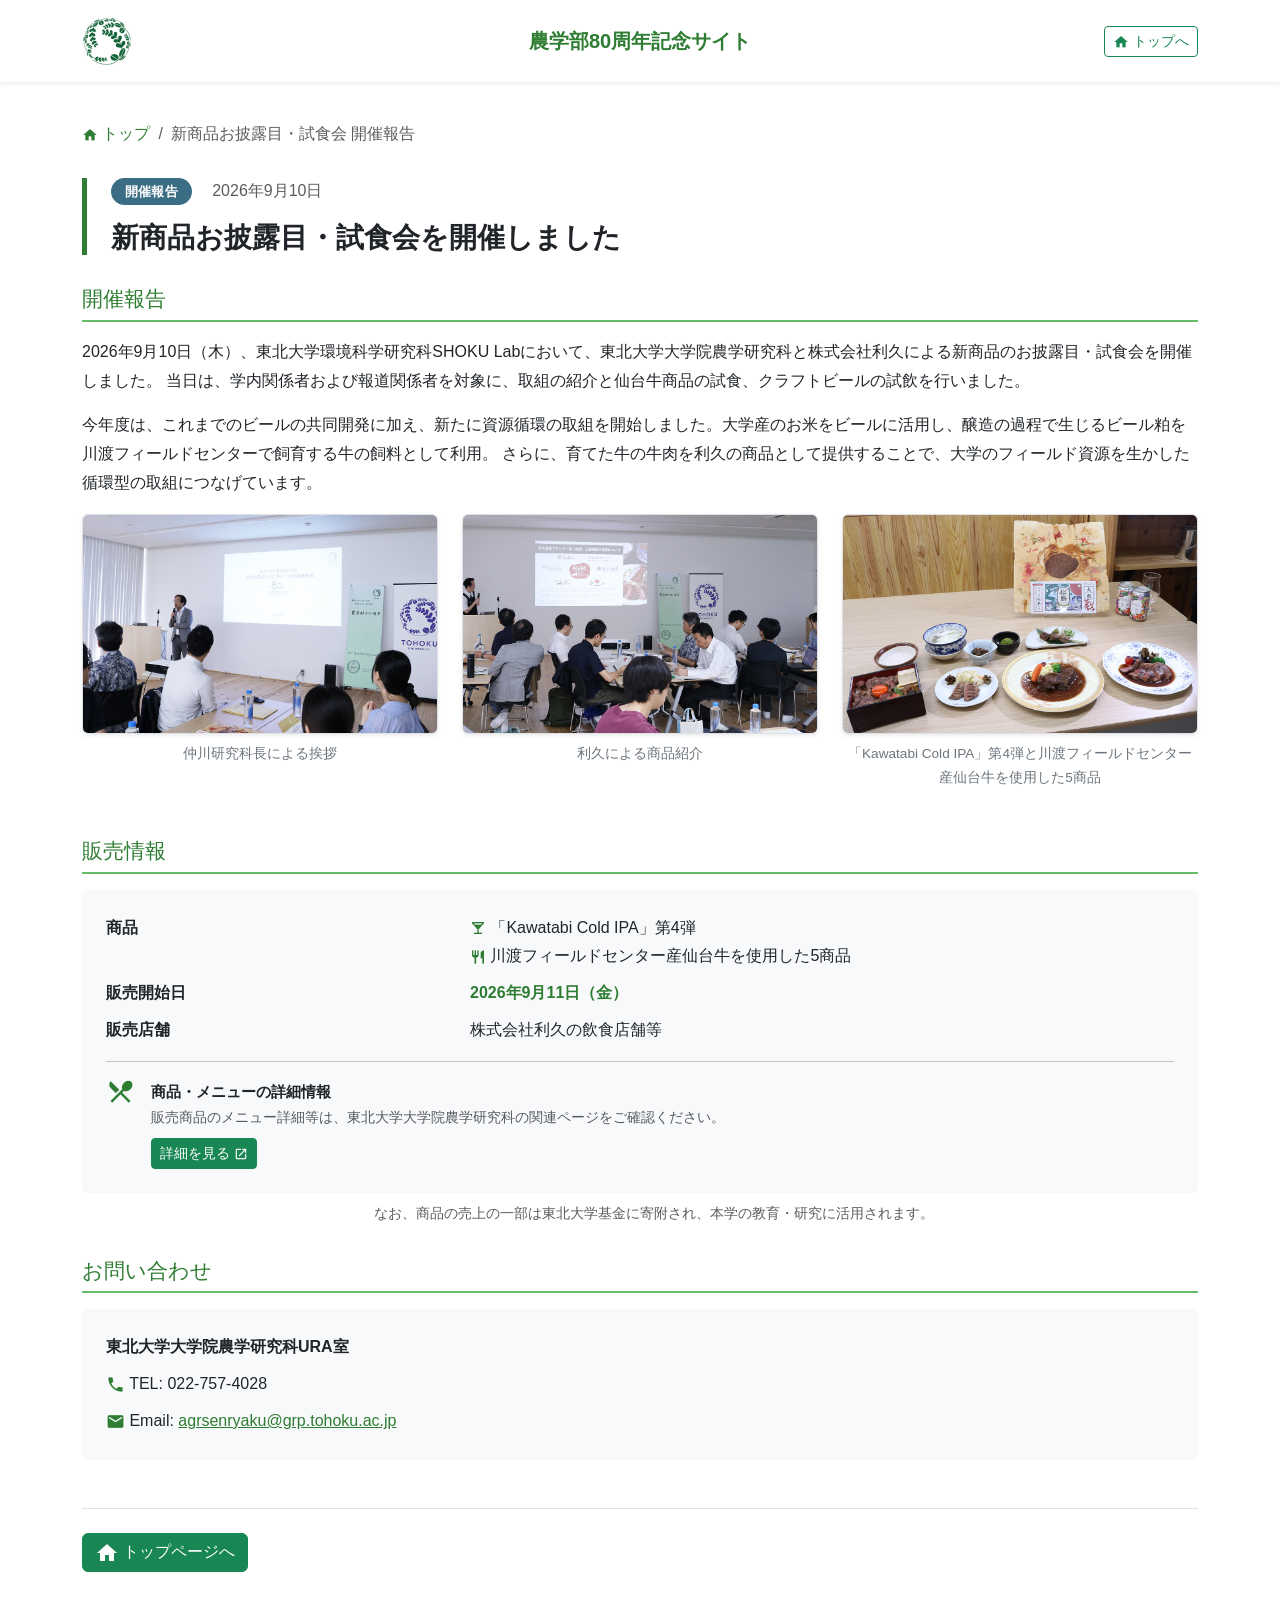
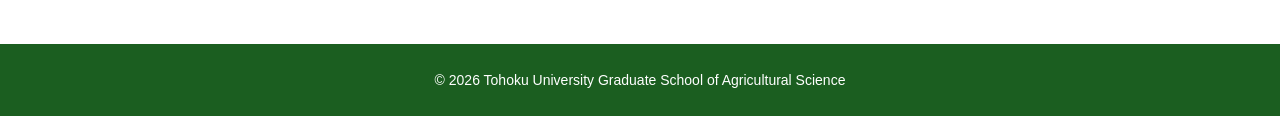
==== commit 75a3bf7f: "Update 20260910_rikyu.html" ====
--- a/news/20260910_rikyu.html
+++ b/news/20260910_rikyu.html
@@ -117,7 +117,7 @@
           </div>
         </div>
 
-            <!-- 販売情報 -->
+                <!-- 販売情報 -->
         <h3>販売情報</h3>
         <div class="p-4 bg-light rounded mb-2">
           <dl class="row mb-0">
@@ -155,12 +155,14 @@
                 <span class="material-icons" style="font-size: 0.9rem; vertical-align: middle;">open_in_new</span>
               </a>
             </div>
-         
-        </div>
+          </div><!-- /d-flex -->
+        </div><!-- /販売情報カード -->
+
         <p class="text-muted small mb-4">
           <span class="material-icons" style="font-size: 1rem; vertical-align: middle;">volunteer_activism</span>
           なお、商品の売上の一部は東北大学基金に寄附され、本学の教育・研究に活用されます。
         </p>
+
         <!-- お問い合わせ -->
         <h3>お問い合わせ</h3>
         <div class="bg-light p-4 rounded">
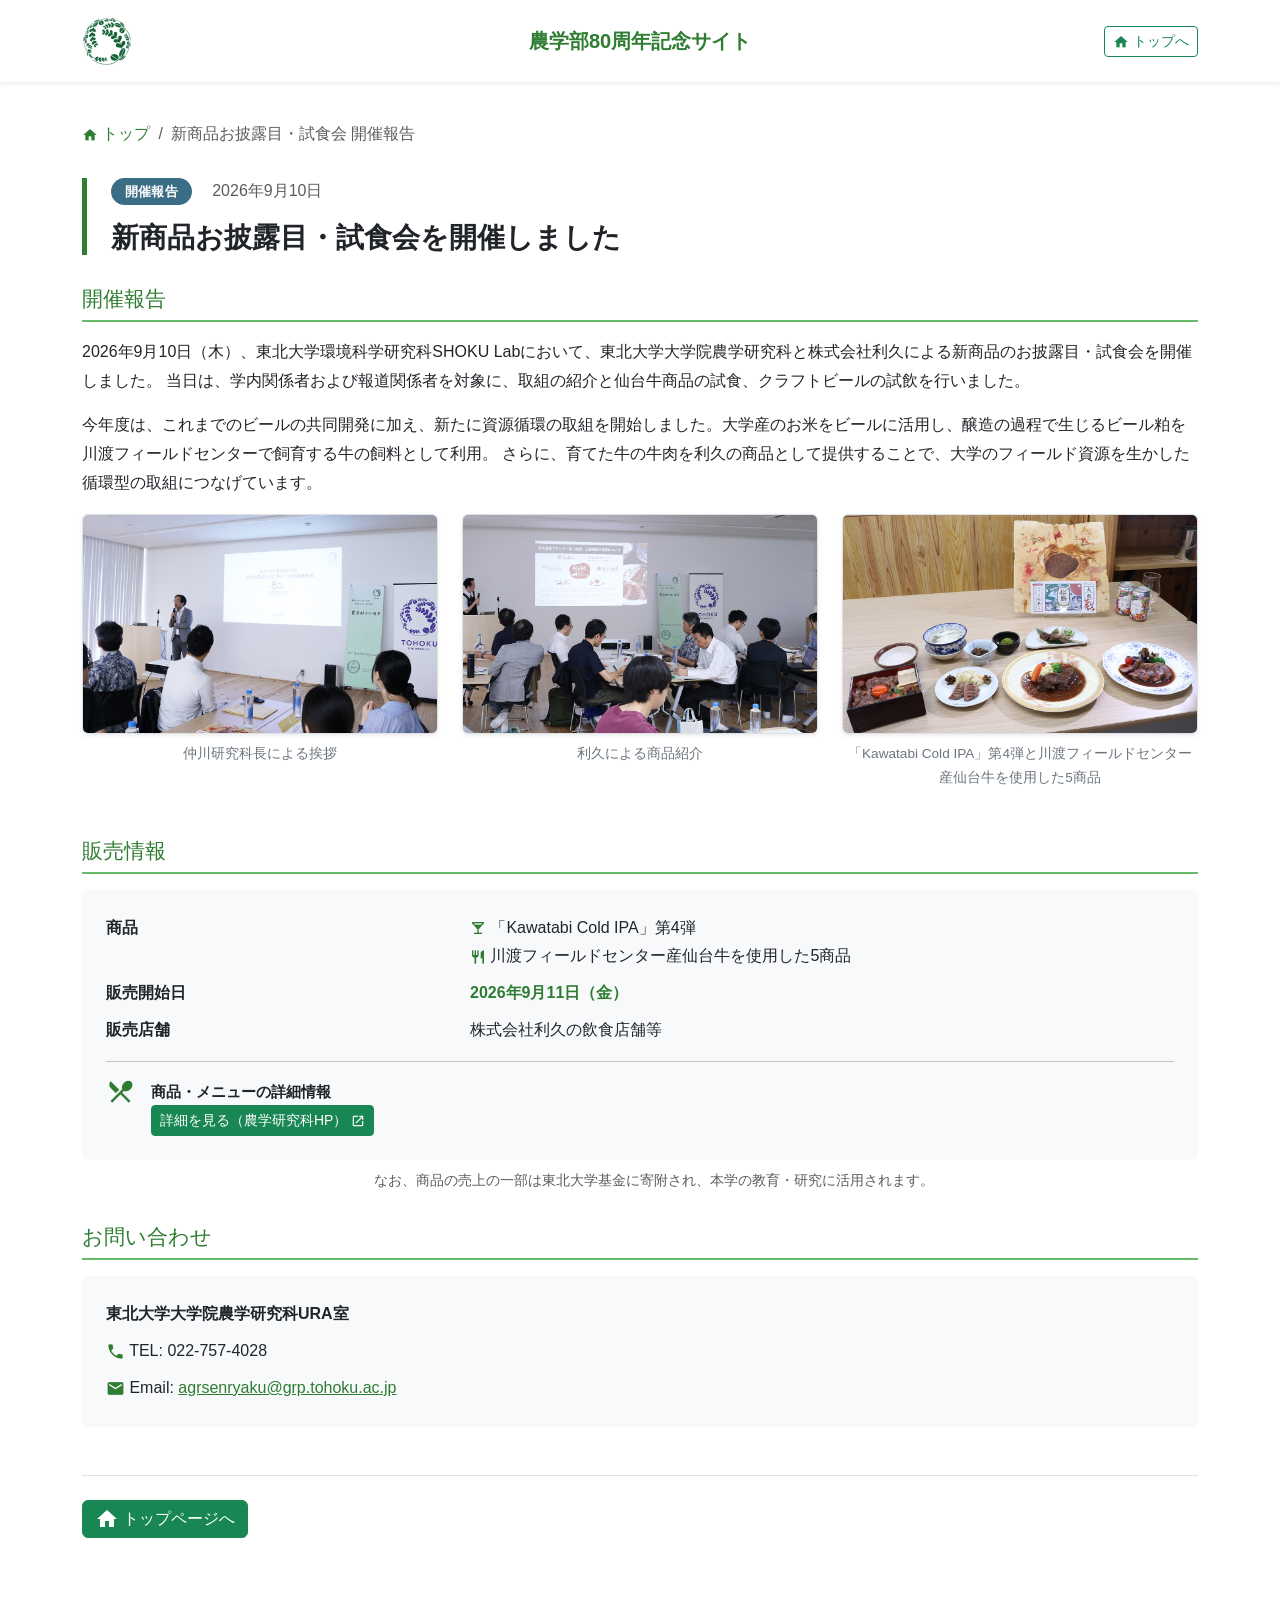
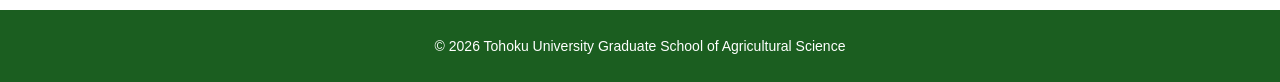
==== commit 67359475: "Update 20260910_rikyu.html" ====
--- a/news/20260910_rikyu.html
+++ b/news/20260910_rikyu.html
@@ -146,12 +146,12 @@
             <span class="material-icons text-primary-green" style="font-size: 1.8rem;">restaurant_menu</span>
             <div class="flex-grow-1">
               <div class="fw-bold" style="font-size: 0.95rem;">商品・メニューの詳細情報</div>
-              <div class="text-muted small mb-2">販売商品のメニュー詳細等は、東北大学大学院農学研究科の関連ページをご確認ください。</div>
+              
               <a href="https://www.agri.tohoku.ac.jp/jp/news/20260909_02/"
                  target="_blank"
                  rel="noopener noreferrer"
                  class="btn btn-success btn-sm">
-                詳細を見る
+                詳細を見る（農学研究科HP）
                 <span class="material-icons" style="font-size: 0.9rem; vertical-align: middle;">open_in_new</span>
               </a>
             </div>
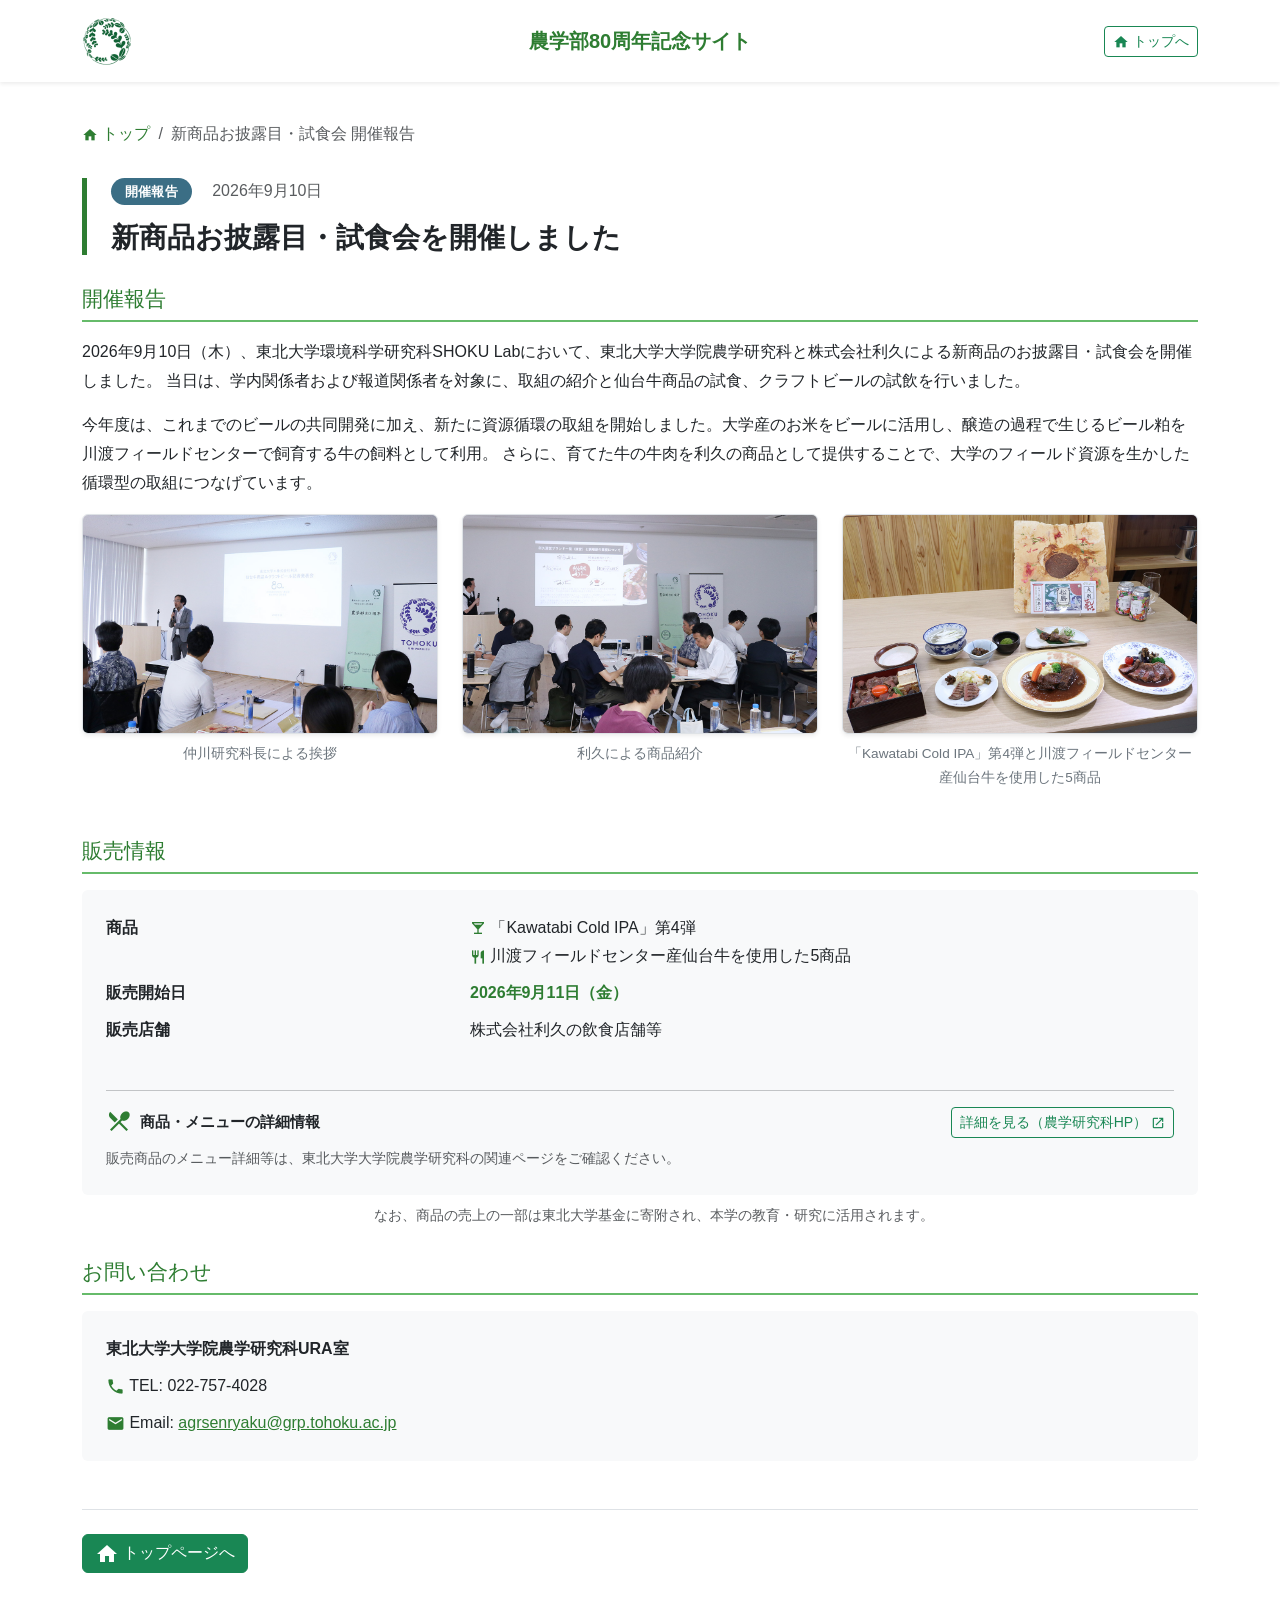
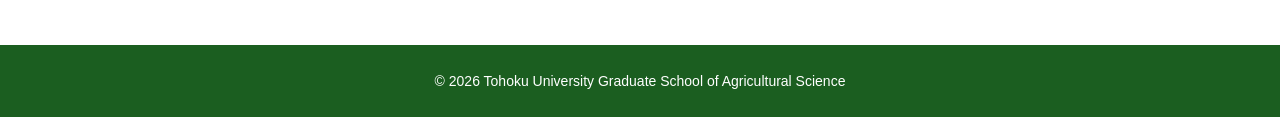
==== commit 897c5689: "Update 20260910_rikyu.html" ====
--- a/news/20260910_rikyu.html
+++ b/news/20260910_rikyu.html
@@ -140,22 +140,26 @@
             </dd>
           </dl>
 
-          <hr class="my-3">
-
-          <div class="d-flex align-items-start gap-3">
-            <span class="material-icons text-primary-green" style="font-size: 1.8rem;">restaurant_menu</span>
-            <div class="flex-grow-1">
-              <div class="fw-bold" style="font-size: 0.95rem;">商品・メニューの詳細情報</div>
-              
-              <a href="https://www.agri.tohoku.ac.jp/jp/news/20260909_02/"
-                 target="_blank"
-                 rel="noopener noreferrer"
-                 class="btn btn-success btn-sm">
-                詳細を見る（農学研究科HP）
-                <span class="material-icons" style="font-size: 0.9rem; vertical-align: middle;">open_in_new</span>
-              </a>
+　　　　　<hr class="my-3">
+
+          <div class="d-flex justify-content-between align-items-center flex-wrap gap-2">
+            <div class="d-flex align-items-center gap-2">
+              <span class="material-icons text-primary-green" style="font-size: 1.6rem;">restaurant_menu</span>
+              <span class="fw-bold" style="font-size: 0.95rem;">商品・メニューの詳細情報</span>
             </div>
-          </div><!-- /d-flex -->
+            <a href="https://www.agri.tohoku.ac.jp/jp/news/20260909_02/"
+               target="_blank"
+               rel="noopener noreferrer"
+               class="btn btn-outline-success btn-sm">
+              詳細を見る（農学研究科HP）
+              <span class="material-icons" style="font-size: 0.9rem; vertical-align: middle;">open_in_new</span>
+            </a>
+          </div>
+          <div class="text-muted small mt-2">
+            販売商品のメニュー詳細等は、東北大学大学院農学研究科の関連ページをご確認ください。
+          </div>
+          
+         
         </div><!-- /販売情報カード -->
 
         <p class="text-muted small mb-4">
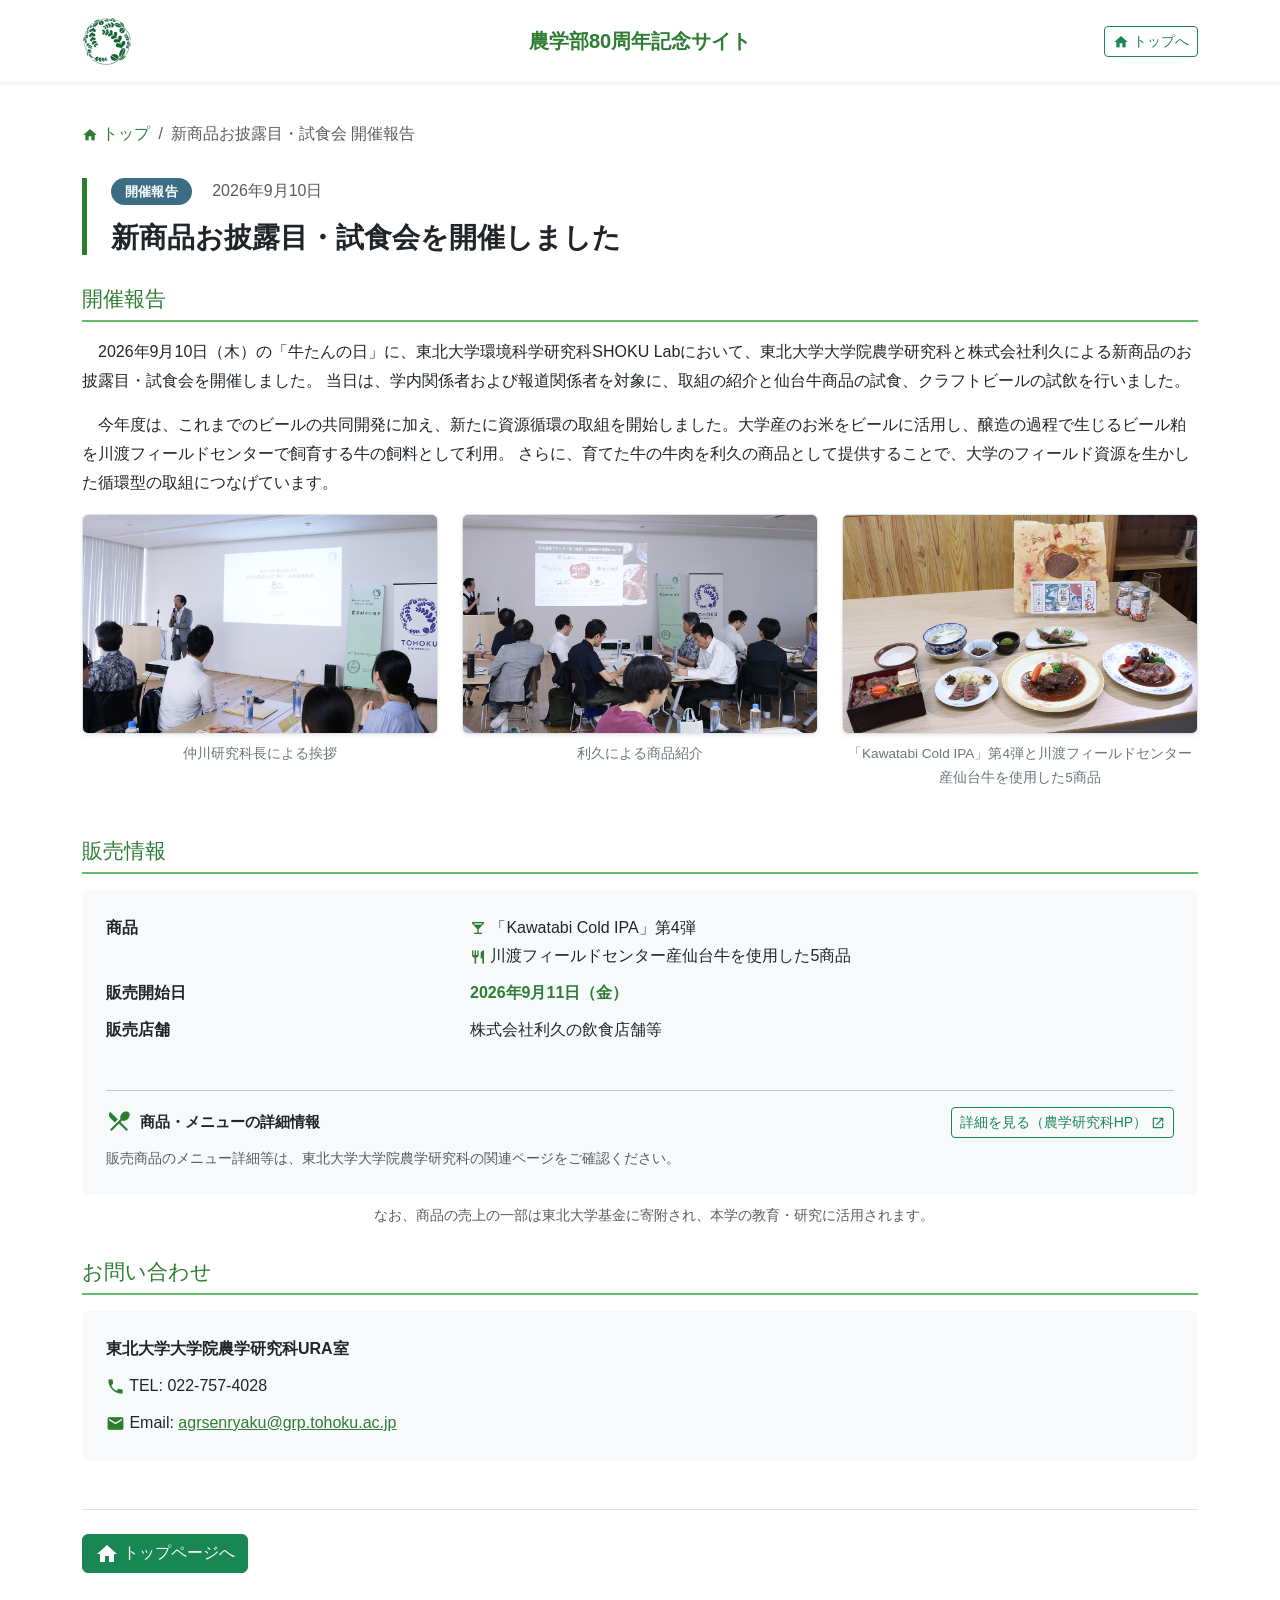
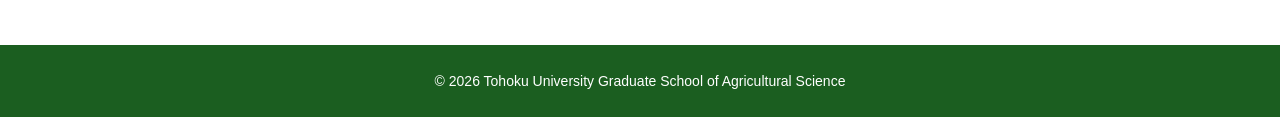
==== commit 070873ed: "Update 20260910_rikyu.html" ====
--- a/news/20260910_rikyu.html
+++ b/news/20260910_rikyu.html
@@ -81,11 +81,11 @@
         <!-- 開催報告本文 -->
         <h3>開催報告</h3>
         <p style="font-size: 1rem;">
-          2026年9月10日（木）、東北大学環境科学研究科SHOKU Labにおいて、東北大学大学院農学研究科と株式会社利久による新商品のお披露目・試食会を開催しました。
+          　2026年9月10日（木）の「牛たんの日」に、東北大学環境科学研究科SHOKU Labにおいて、東北大学大学院農学研究科と株式会社利久による新商品のお披露目・試食会を開催しました。
           当日は、学内関係者および報道関係者を対象に、取組の紹介と仙台牛商品の試食、クラフトビールの試飲を行いました。
         </p>
         <p style="font-size: 1rem;">
-          今年度は、これまでのビールの共同開発に加え、新たに資源循環の取組を開始しました。大学産のお米をビールに活用し、醸造の過程で生じるビール粕を川渡フィールドセンターで飼育する牛の飼料として利用。
+          　今年度は、これまでのビールの共同開発に加え、新たに資源循環の取組を開始しました。大学産のお米をビールに活用し、醸造の過程で生じるビール粕を川渡フィールドセンターで飼育する牛の飼料として利用。
           さらに、育てた牛の牛肉を利久の商品として提供することで、大学のフィールド資源を生かした循環型の取組につなげています。
         </p>
 
